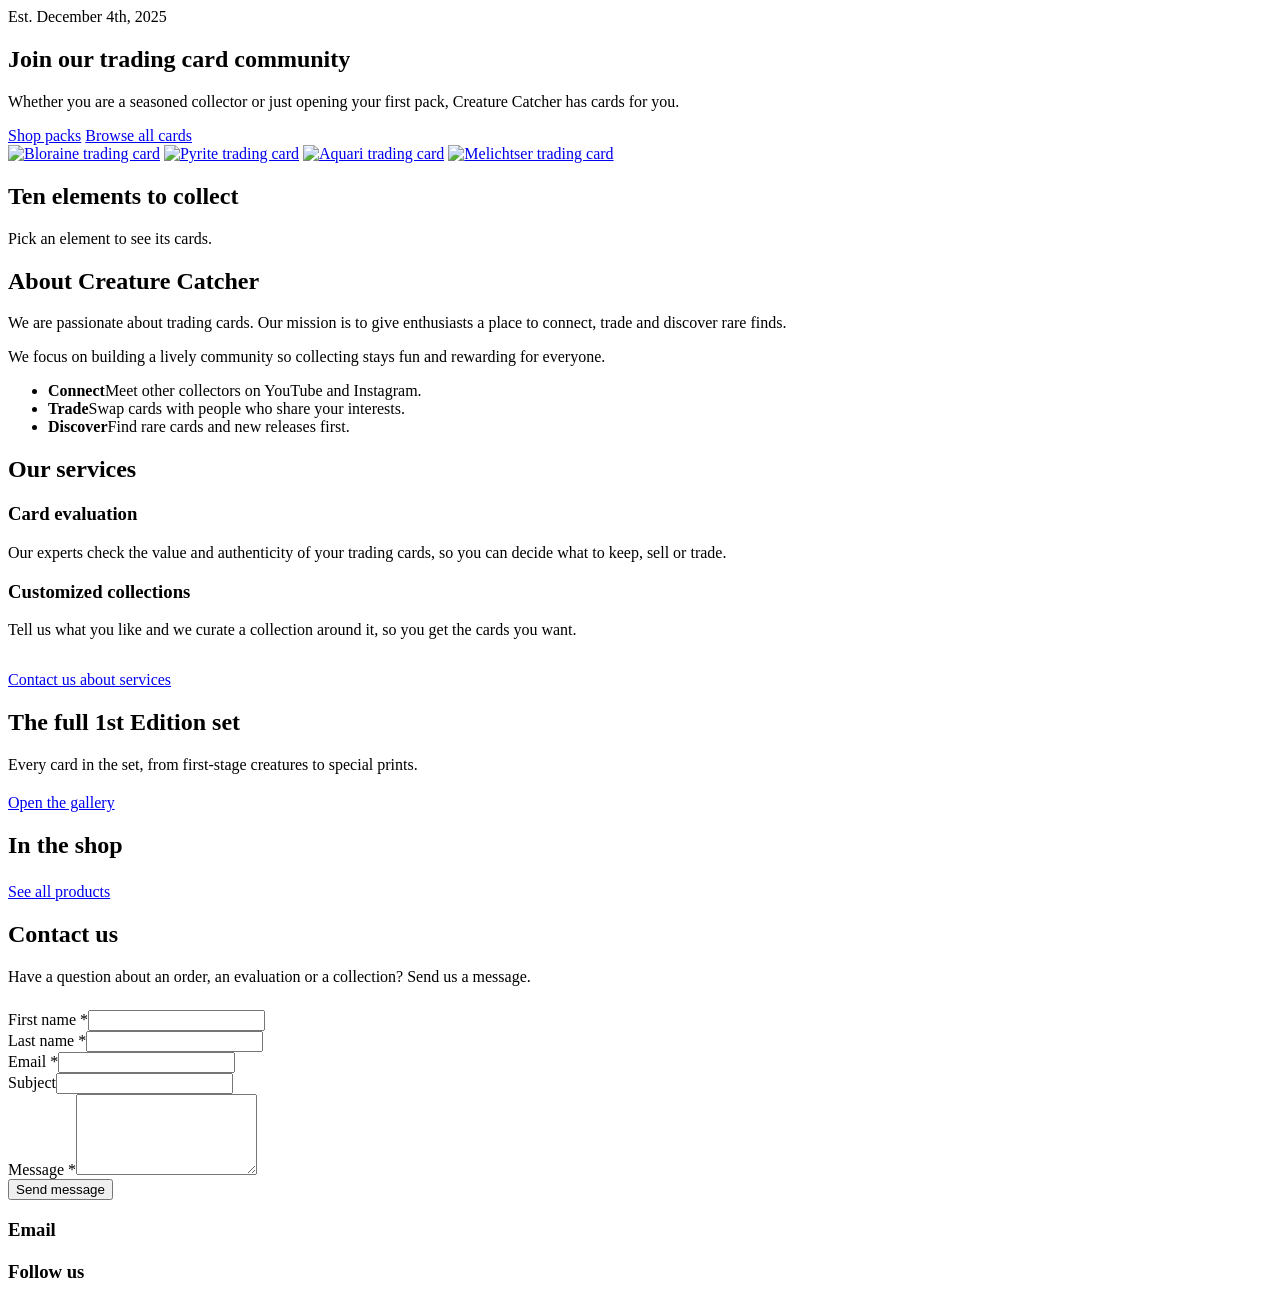
==== index.html @ 9a27b210 "Add files via upload" ====
<!doctype html>
<html lang="en">
<head>
<meta charset="utf-8">
<meta name="viewport" content="width=device-width, initial-scale=1">
<title>Creature Catcher | Trading card community</title>
<meta name="description" content="Creature Catcher is a trading card community. Buy packs and boxes, get cards evaluated, and browse the full 1st Edition set.">
<link rel="preconnect" href="https://fonts.googleapis.com"><link rel="preconnect" href="https://fonts.gstatic.com" crossorigin>
<link href="https://fonts.googleapis.com/css2?family=Tektur:wght@500;600;700;800&family=Albert+Sans:wght@400;500;600;700&display=swap" rel="stylesheet">
<link rel="icon" href="images/favicon.png" type="image/png">
<link rel="stylesheet" href="css/style.css">
</head>
<body>
<div id="site-header"></div>
<main>
  <section class="hero">
    <div class="wrap">
      <div>
        <span class="est">Est. December 4th, 2025</span>
        <h1>Join our trading card community</h1>
        <p>Whether you are a seasoned collector or just opening your first pack, Creature Catcher has cards for you.</p>
        <div class="hero-actions">
          <a class="btn" href="shop.html">Shop packs</a>
          <a class="btn ghost" href="gallery.html">Browse all cards</a>
        </div>
      </div>
      <div class="hand" aria-label="Four creature cards from the 1st Edition set">
        <a href="gallery.html?card=03-bloraine" aria-label="Bloraine, Bio creature"><img src="images/cards/03-bloraine.webp" alt="Bloraine trading card" width="420" height="588"></a>
        <a href="gallery.html?card=15-pyrite" aria-label="Pyrite, Pyro creature"><img src="images/cards/15-pyrite.webp" alt="Pyrite trading card" width="420" height="588"></a>
        <a href="gallery.html?card=24-aquari" aria-label="Aquari, Hydro creature"><img src="images/cards/24-aquari.webp" alt="Aquari trading card" width="420" height="588"></a>
        <a href="gallery.html?card=39-melichtser" aria-label="Melichtser, Magneto creature"><img src="images/cards/39-melichtser.webp" alt="Melichtser trading card" width="420" height="588"></a>
      </div>
    </div>
  </section>

  <section class="strip" aria-labelledby="el-h">
    <div class="wrap">
      <h2 id="el-h">Ten elements to collect</h2>
      <p style="color:var(--muted);margin-top:6px">Pick an element to see its cards.</p>
      <div class="elements" id="el-row"></div>
    </div>
  </section>

  <section class="section" id="about">
    <div class="wrap about-grid">
      <div>
        <h2>About Creature Catcher</h2>
        <p>We are passionate about trading cards. Our mission is to give enthusiasts a place to connect, trade and discover rare finds.</p>
        <p>We focus on building a lively community so collecting stays fun and rewarding for everyone.</p>
      </div>
      <ul class="stat-list">
        <li><b>Connect</b>Meet other collectors on YouTube and Instagram.</li>
        <li><b>Trade</b>Swap cards with people who share your interests.</li>
        <li><b>Discover</b>Find rare cards and new releases first.</li>
      </ul>
    </div>
  </section>

  <section class="section dark" id="services">
    <div class="wrap">
      <h2>Our services</h2>
      <div class="services">
        <div class="service"><h3>Card evaluation</h3><p>Our experts check the value and authenticity of your trading cards, so you can decide what to keep, sell or trade.</p></div>
        <div class="service"><h3>Customized collections</h3><p>Tell us what you like and we curate a collection around it, so you get the cards you want.</p></div>
      </div>
      <p style="margin-top:32px"><a class="btn" href="#contact">Contact us about services</a></p>
    </div>
  </section>

  <section class="section" id="gallery-teaser">
    <div class="wrap about-grid" style="align-items:center">
      <div>
        <h2>The full 1st Edition set</h2>
        <p id="gal-sum">Every card in the set, from first-stage creatures to special prints.</p>
        <p style="margin-top:20px"><a class="btn dark" href="gallery.html">Open the gallery</a></p>
      </div>
      <ul class="stat-list" id="gal-stats"></ul>
    </div>
  </section>

  <section class="section" id="shop-preview" style="padding-top:0">
    <div class="wrap">
      <h2>In the shop</h2>
      <div class="products" id="home-products"></div>
      <p style="margin-top:24px"><a class="btn dark" href="shop.html">See all products</a></p>
    </div>
  </section>

  <section class="section dark" id="contact">
    <div class="wrap contact-grid">
      <div>
        <h2>Contact us</h2>
        <p style="margin-bottom:24px">Have a question about an order, an evaluation or a collection? Send us a message.</p>
        <form class="form" id="contact-form" novalidate>
          <div class="row">
            <div><label for="fn">First name *</label><input id="fn" required autocomplete="given-name"></div>
            <div><label for="ln">Last name *</label><input id="ln" required autocomplete="family-name"></div>
          </div>
          <div><label for="em">Email *</label><input id="em" type="email" required autocomplete="email"></div>
          <div><label for="sub">Subject</label><input id="sub"></div>
          <div><label for="msg">Message *</label><textarea id="msg" rows="5" required></textarea></div>
          <div id="contact-msg" role="status"></div>
          <button class="btn" type="submit">Send message</button>
        </form>
      </div>
      <div>
        <h3>Email</h3><p><a id="contact-email" href="#"></a></p>
        <h3 style="margin-top:20px">Follow us</h3><p id="follow"></p>
      </div>
    </div>
  </section>
</main>
<div id="site-footer"></div>
<script src="js/data.js"></script>
<script src="js/main.js"></script>
<script>
document.addEventListener('DOMContentLoaded', () => {
  const count = el => CARDS.filter(c => c.el === el).length;
  $('#el-row').innerHTML = ELEMENTS.map(([k, n]) => `<a class="el-chip" href="gallery.html?element=${k}"><img src="images/elements/${k}.webp" alt="" width="64" height="64">${n}<small>${count(k)} cards</small></a>`).join('');
  const cr = CARDS.filter(c => c.type === 'creature').length, ch = CARDS.filter(c => c.type === 'charm').length,
        sp = CARDS.filter(c => c.rarity === 'SP' || c.rarity === 'SSP').length, xs = CARDS.filter(c => c.stage === 'X').length;
  $('#gal-sum').textContent = `Browse all ${CARDS.length} cards in the set. Filter by element or search for a creature by name.`;
  $('#gal-stats').innerHTML = [[cr, 'creature cards'], [xs, 'Stage X cards'], [sp, 'special cards'], [ch, 'charm cards']].map(([n, t]) => `<li><b>${n}</b>${t}</li>`).join('');
  $('#home-products').innerHTML = PRODUCTS.map(productCard).join('');
  $('#contact-email').href = 'mailto:' + CONFIG.email; $('#contact-email').textContent = CONFIG.email;
  $('#follow').innerHTML = social();
  $('#contact-form').addEventListener('submit', e => {
    e.preventDefault();
    const msg = $('#contact-msg'), v = id => $('#' + id).value.trim();
    if (!v('fn') || !v('ln') || !v('em') || !v('msg') || !$('#em').checkValidity()) {
      msg.className = 'form-msg err'; msg.textContent = 'Fill in your name, a valid email and a message, then send again.'; return;
    }
    // Opens the visitor's email app. To send without it, point this at a form service (Formspree, Web3Forms).
    const body = `From: ${v('fn')} ${v('ln')} (${v('em')})\n\n${v('msg')}`;
    location.href = `mailto:${CONFIG.email}?subject=${encodeURIComponent(v('sub') || 'Website message')}&body=${encodeURIComponent(body)}`;
    msg.className = 'form-msg ok'; msg.textContent = 'Your email app should open with the message ready to send.';
  });
});
</script>
</body>
</html>
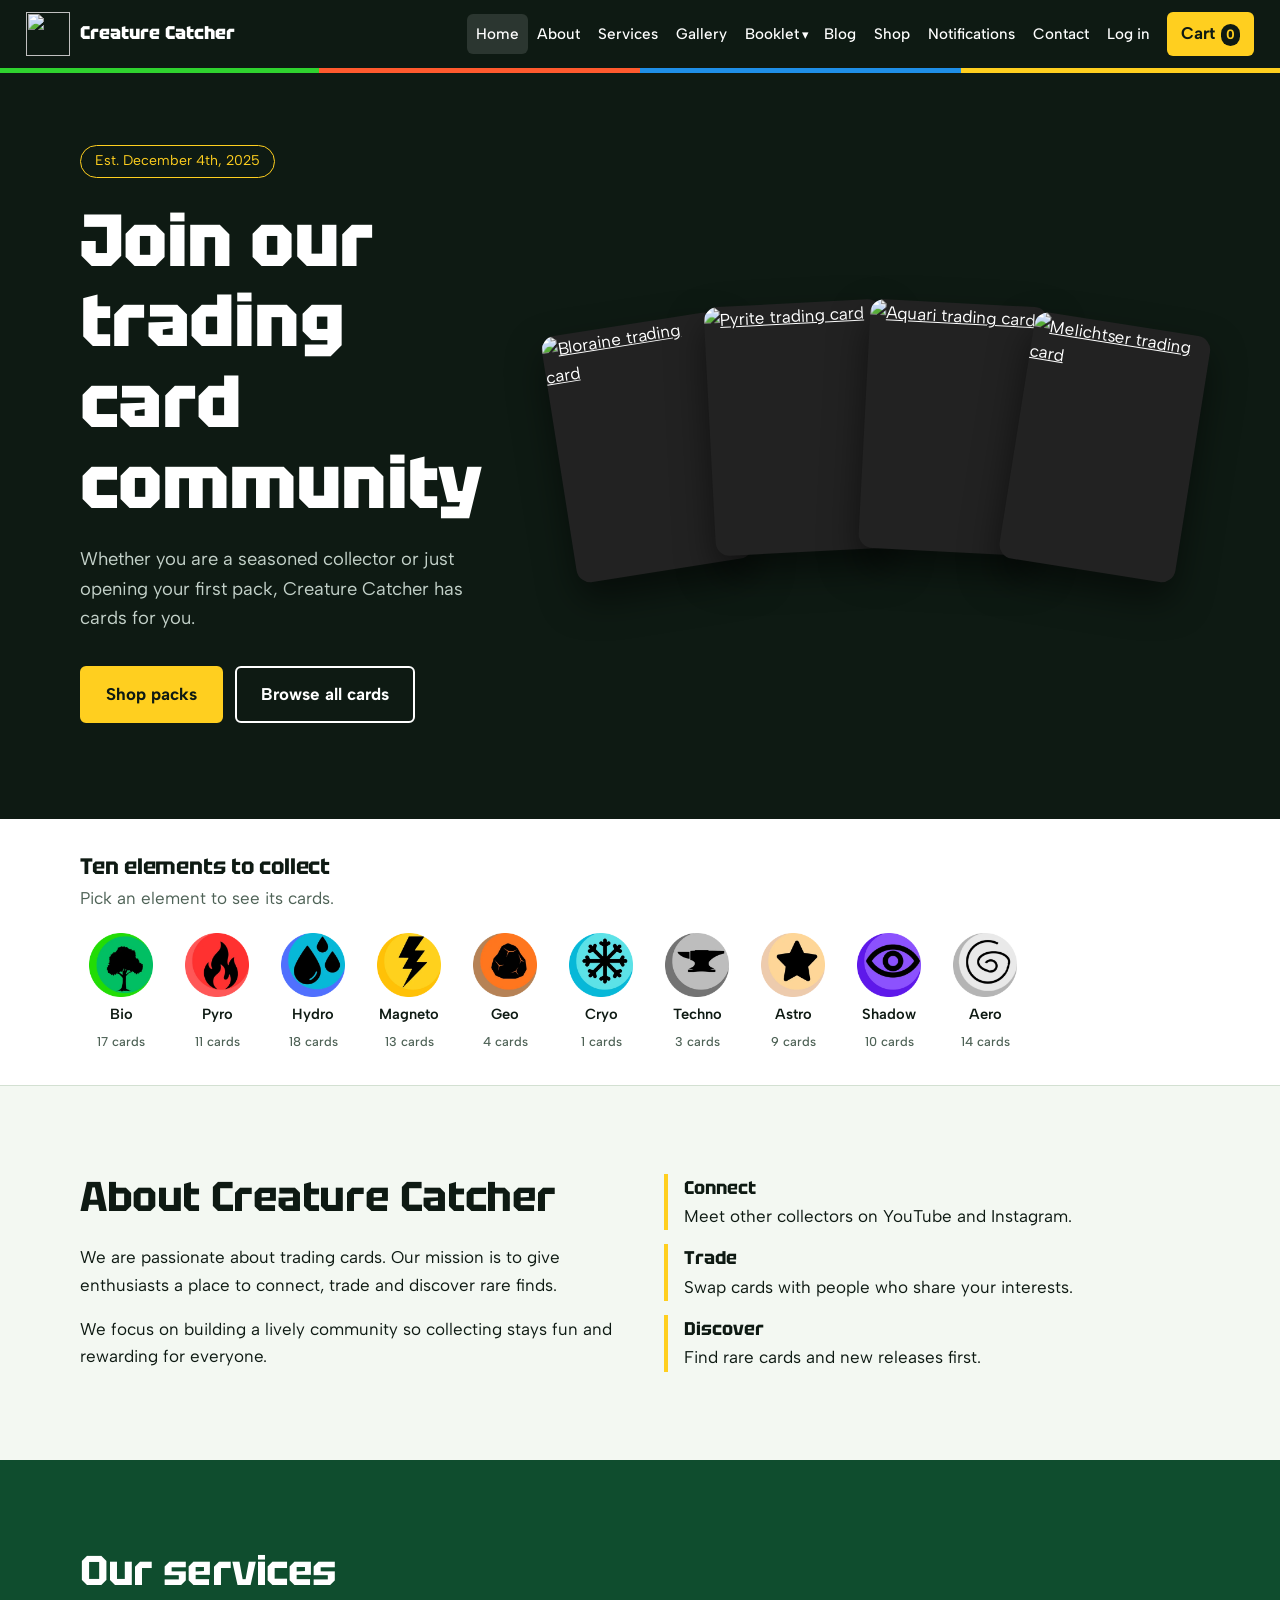
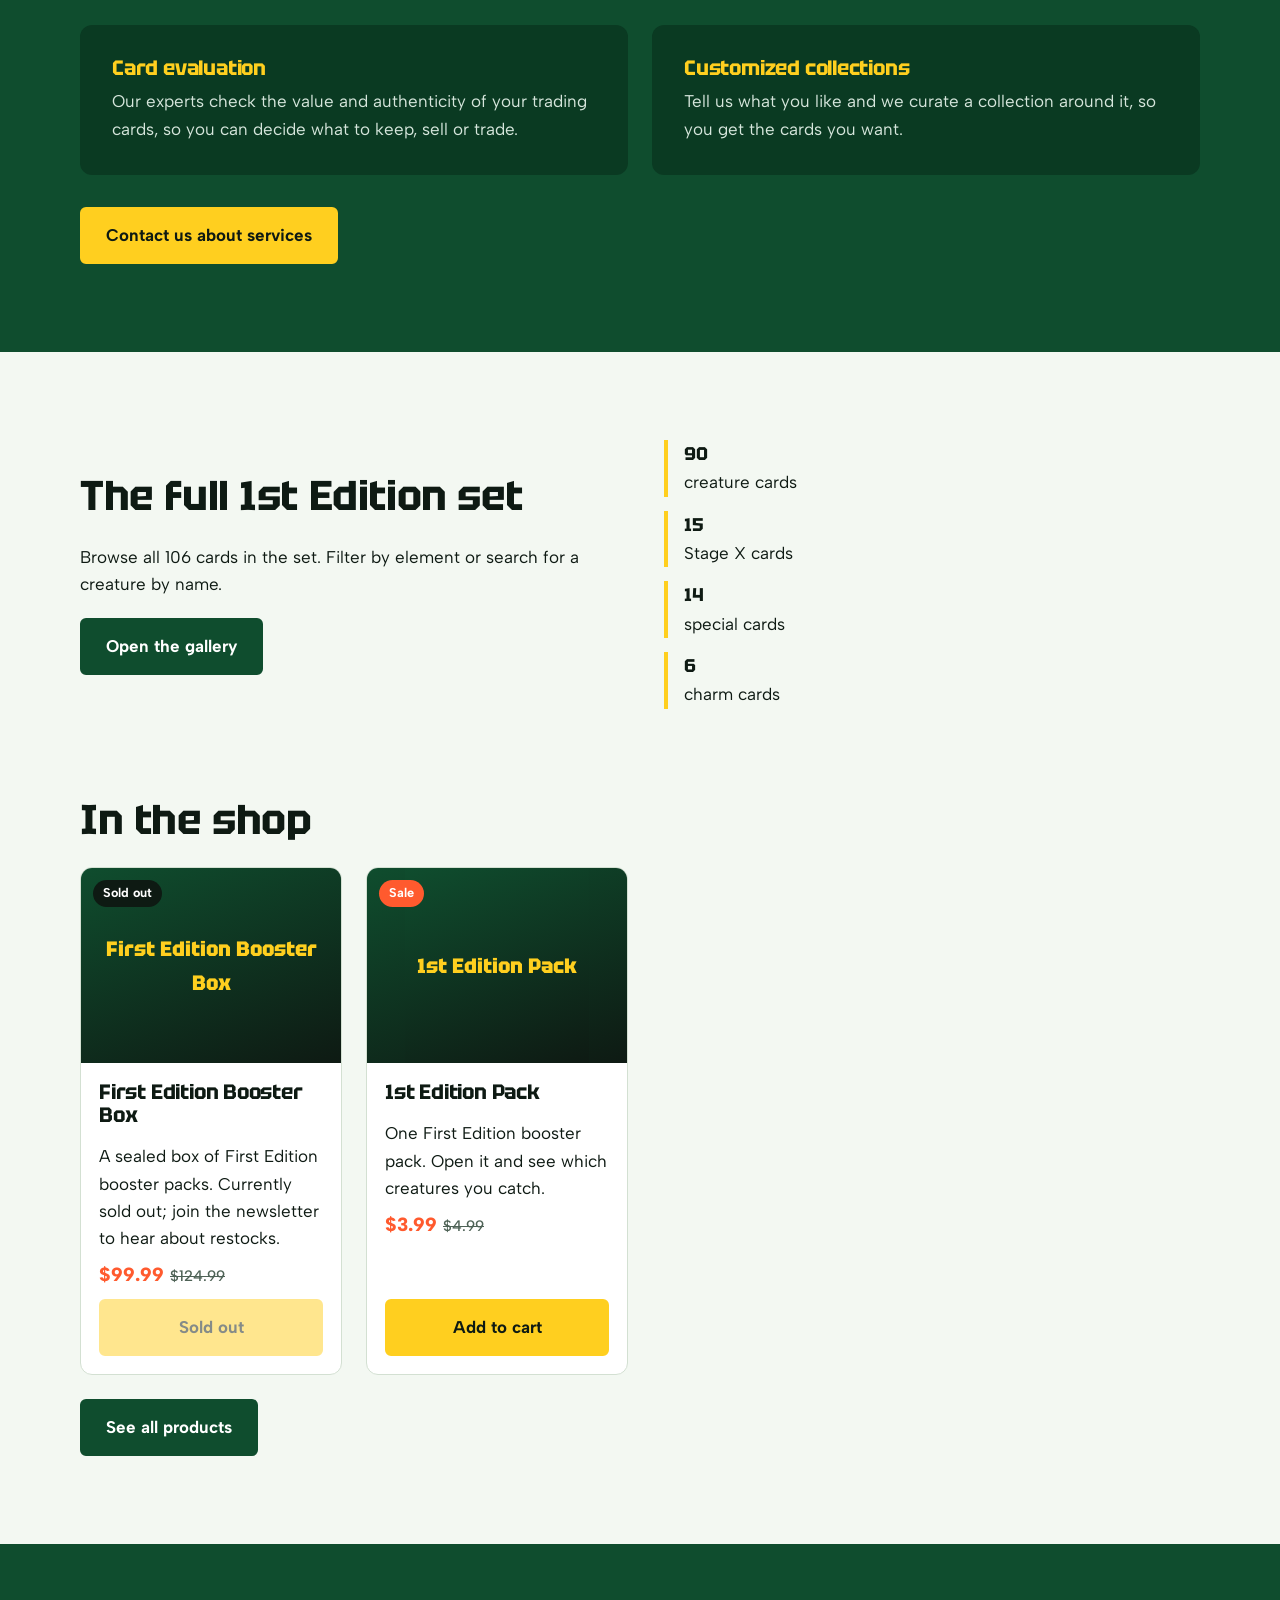
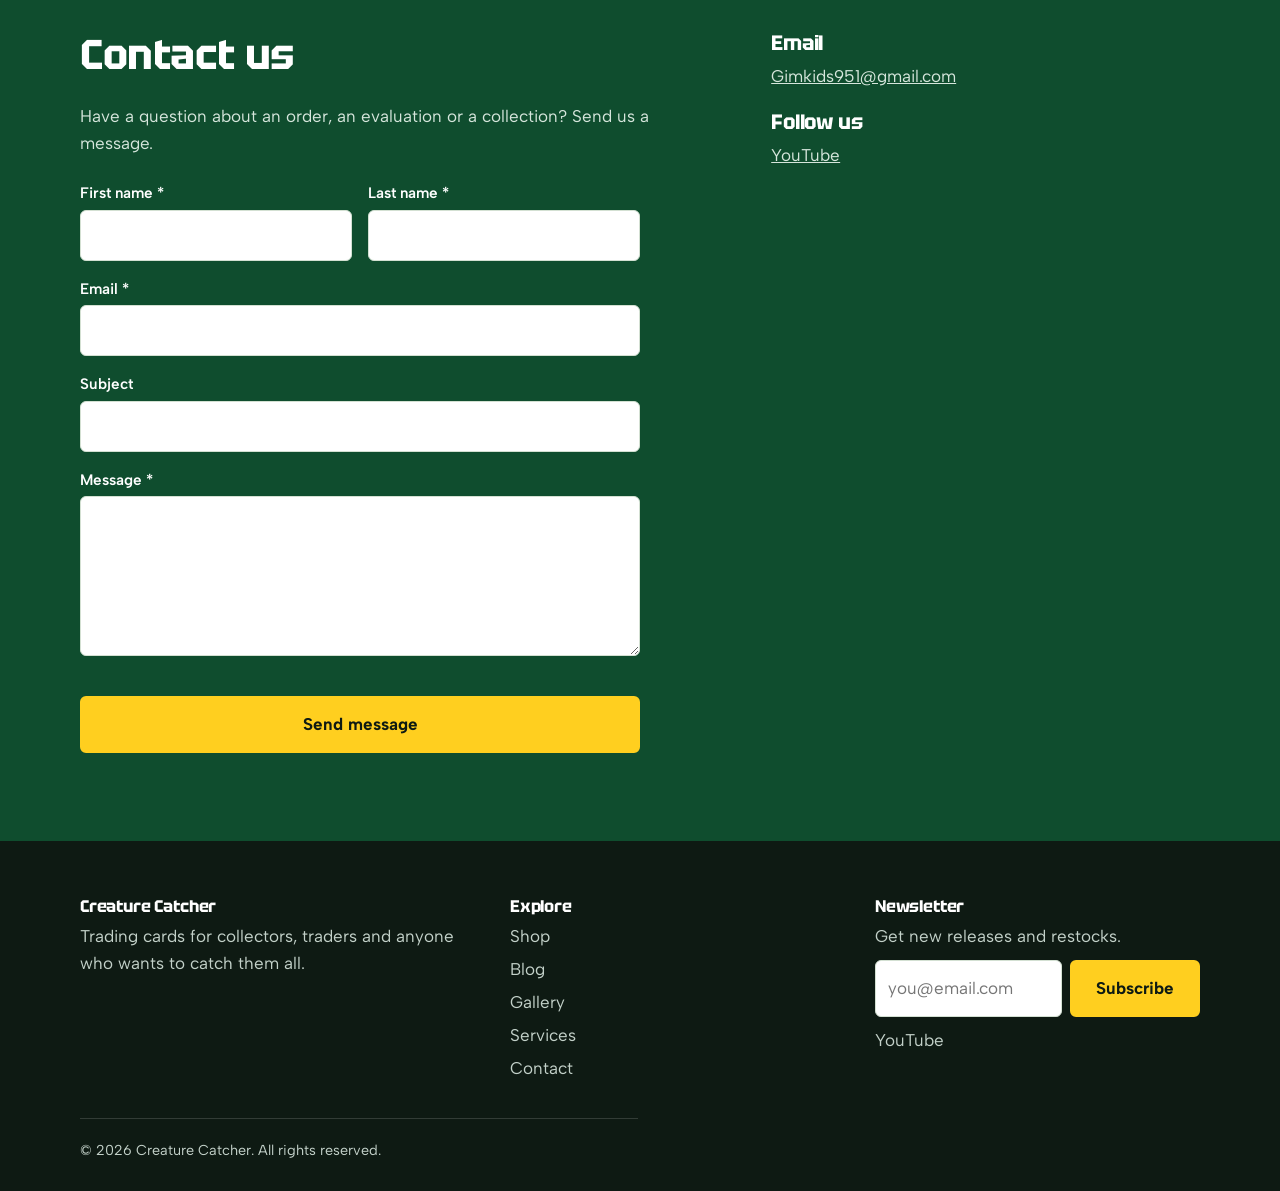
==== commit 69ad7061: "Update index.html" ====
--- a/index.html
+++ b/index.html
@@ -7,7 +7,7 @@
 <meta name="description" content="Creature Catcher is a trading card community. Buy packs and boxes, get cards evaluated, and browse the full 1st Edition set.">
 <link rel="preconnect" href="https://fonts.googleapis.com"><link rel="preconnect" href="https://fonts.gstatic.com" crossorigin>
 <link href="https://fonts.googleapis.com/css2?family=Tektur:wght@500;600;700;800&family=Albert+Sans:wght@400;500;600;700&display=swap" rel="stylesheet">
-<link rel="icon" href="images/favicon.png" type="image/png">
+<link rel="icon" href="favicon.png" type="image/png">
 <link rel="stylesheet" href="css/style.css">
 </head>
 <body>
@@ -25,10 +25,10 @@
         </div>
       </div>
       <div class="hand" aria-label="Four creature cards from the 1st Edition set">
-        <a href="gallery.html?card=03-bloraine" aria-label="Bloraine, Bio creature"><img src="images/cards/03-bloraine.webp" alt="Bloraine trading card" width="420" height="588"></a>
-        <a href="gallery.html?card=15-pyrite" aria-label="Pyrite, Pyro creature"><img src="images/cards/15-pyrite.webp" alt="Pyrite trading card" width="420" height="588"></a>
-        <a href="gallery.html?card=24-aquari" aria-label="Aquari, Hydro creature"><img src="images/cards/24-aquari.webp" alt="Aquari trading card" width="420" height="588"></a>
-        <a href="gallery.html?card=39-melichtser" aria-label="Melichtser, Magneto creature"><img src="images/cards/39-melichtser.webp" alt="Melichtser trading card" width="420" height="588"></a>
+        <a href="gallery.html?card=03-bloraine" aria-label="Bloraine, Bio creature"><img src="cards/03-bloraine.webp" alt="Bloraine trading card" width="420" height="588"></a>
+        <a href="gallery.html?card=15-pyrite" aria-label="Pyrite, Pyro creature"><img src="cards/15-pyrite.webp" alt="Pyrite trading card" width="420" height="588"></a>
+        <a href="gallery.html?card=24-aquari" aria-label="Aquari, Hydro creature"><img src="cards/24-aquari.webp" alt="Aquari trading card" width="420" height="588"></a>
+        <a href="gallery.html?card=39-melichtser" aria-label="Melichtser, Magneto creature"><img src="cards/39-melichtser.webp" alt="Melichtser trading card" width="420" height="588"></a>
       </div>
     </div>
   </section>
@@ -116,7 +116,7 @@
 <script>
 document.addEventListener('DOMContentLoaded', () => {
   const count = el => CARDS.filter(c => c.el === el).length;
-  $('#el-row').innerHTML = ELEMENTS.map(([k, n]) => `<a class="el-chip" href="gallery.html?element=${k}"><img src="images/elements/${k}.webp" alt="" width="64" height="64">${n}<small>${count(k)} cards</small></a>`).join('');
+  $('#el-row').innerHTML = ELEMENTS.map(([k, n]) => `<a class="el-chip" href="gallery.html?element=${k}"><img src="elements/${k}.webp" alt="" width="64" height="64">${n}<small>${count(k)} cards</small></a>`).join('');
   const cr = CARDS.filter(c => c.type === 'creature').length, ch = CARDS.filter(c => c.type === 'charm').length,
         sp = CARDS.filter(c => c.rarity === 'SP' || c.rarity === 'SSP').length, xs = CARDS.filter(c => c.stage === 'X').length;
   $('#gal-sum').textContent = `Browse all ${CARDS.length} cards in the set. Filter by element or search for a creature by name.`;
--- a/css/style.css
+++ b/css/style.css
@@ -0,0 +1,234 @@
+:root{
+  --moss:#0f4d2e; --moss-d:#0a3a22; --ink:#0e1a13; --marigold:#ffcf1f; --paper:#f3f8f2; --white:#fff;
+  --coral:#ff5a2e; --line:#d3e0d2; --muted:#4e6256;
+  --bio:#2fd32f; --pyro:#ff5a2e; --hydro:#1f8fe8; --mag:#ffcf1f;
+  --r-s:6px; --r-m:12px;
+  --font-h:'Tektur',system-ui,sans-serif; --font-b:'Albert Sans',system-ui,sans-serif;
+}
+*{box-sizing:border-box;margin:0;padding:0}
+html{scroll-behavior:smooth}
+body{font-family:var(--font-b);background:var(--paper);color:var(--ink);line-height:1.6;font-size:17px;-webkit-font-smoothing:antialiased}
+img{max-width:100%;display:block}
+a{color:inherit}
+h1,h2,h3{font-family:var(--font-h);line-height:1.1;letter-spacing:-.01em}
+h1{font-size:clamp(2.6rem,6vw,4.6rem);font-weight:800}
+h2{font-size:clamp(1.8rem,3.6vw,2.6rem);font-weight:700;margin-bottom:.6em}
+h3{font-size:1.3rem;font-weight:700;margin-bottom:.4em}
+p{max-width:62ch}
+:focus-visible{outline:3px solid var(--marigold);outline-offset:2px}
+.wrap{width:min(1120px,92%);margin-inline:auto}
+.section{padding:88px 0}
+.section.dark{background:var(--moss);color:var(--white)}
+.section.dark p{color:#d6e6dc}
+
+/* header */
+.site-header{background:var(--ink);color:var(--white);position:sticky;top:0;z-index:50}
+.site-header .wrap{display:flex;align-items:center;gap:24px;min-height:68px}
+.brand{display:flex;align-items:center;gap:10px;font-family:var(--font-h);font-weight:800;font-size:1.25rem;text-decoration:none}
+.brand img{width:44px;height:44px;object-fit:contain}
+.nav{display:flex;gap:4px;margin-left:auto;align-items:center}
+.nav a{text-decoration:none;padding:8px 10px;border-radius:var(--r-s);font-weight:500;font-size:.97rem}
+.nav a:hover,.nav a[aria-current="page"]{background:rgba(255,255,255,.12)}
+.cart-btn{background:var(--marigold);color:var(--ink);border:0;border-radius:var(--r-s);padding:8px 14px;font:inherit;font-weight:700;cursor:pointer;margin-left:8px}
+.cart-btn span{display:inline-block;min-width:1.4em;text-align:center;background:var(--ink);color:var(--marigold);border-radius:99px;margin-left:6px;font-size:.85rem}
+.menu-toggle{display:none;background:none;border:1px solid rgba(255,255,255,.4);color:#fff;border-radius:var(--r-s);padding:8px 12px;font:inherit;cursor:pointer;margin-left:auto}
+@media(max-width:1120px){
+  .menu-toggle{display:block}
+  .nav{display:none;position:absolute;top:68px;left:0;right:0;background:var(--ink);flex-direction:column;align-items:stretch;padding:12px 4%;margin:0}
+  .nav.open{display:flex}
+  .cart-btn{margin:8px 0 0}
+}
+
+/* buttons */
+.btn{display:inline-block;background:var(--marigold);color:var(--ink);border:2px solid var(--marigold);border-radius:var(--r-s);padding:13px 24px;font:inherit;font-weight:700;text-decoration:none;cursor:pointer}
+.btn:hover{background:#ffc652}
+.btn.ghost{background:transparent;color:inherit;border-color:currentColor}
+.btn.ghost:hover{background:rgba(255,255,255,.1)}
+.btn.dark{background:var(--moss);border-color:var(--moss);color:#fff}
+.btn.dark:hover{background:var(--moss-d)}
+.btn[disabled]{opacity:.5;cursor:not-allowed}
+
+/* hero */
+.hero{background:var(--ink);color:#fff;padding:72px 0 96px;overflow:hidden}
+.hero .wrap{display:grid;grid-template-columns:.8fr 1.2fr;gap:40px;align-items:center}
+.hero p{color:#c3d1c9;font-size:1.15rem;margin:22px 0 32px}
+.hero .est{display:inline-block;border:1px solid var(--marigold);color:var(--marigold);border-radius:99px;padding:4px 14px;font-size:.88rem;margin-bottom:22px}
+.hero-actions{display:flex;gap:12px;flex-wrap:wrap}
+.card-ph{display:flex;align-items:center;justify-content:center;height:100%;background:linear-gradient(160deg,var(--moss),var(--ink));color:var(--marigold);font-family:var(--font-h);font-weight:800;font-size:1.3rem;text-align:center;padding:12px}
+
+
+/* about / services */
+.about-grid{display:grid;grid-template-columns:1fr 1fr;gap:48px;align-items:start}
+.about-grid p+p{margin-top:1em}
+.stat-list{list-style:none;display:grid;gap:14px}
+.stat-list li{border-left:4px solid var(--marigold);padding-left:16px}
+.stat-list b{font-family:var(--font-h);font-size:1.15rem;display:block}
+@media(max-width:760px){.about-grid{grid-template-columns:1fr}}
+.services{display:grid;grid-template-columns:repeat(auto-fit,minmax(280px,1fr));gap:24px;margin-top:32px}
+.service{background:var(--moss-d);border-radius:var(--r-m);padding:32px}
+.service h3{color:var(--marigold)}
+
+/* gallery */
+.gallery{display:grid;grid-template-columns:repeat(auto-fill,minmax(220px,1fr));gap:24px;margin-top:32px}
+.gallery figure{background:#fff;border-radius:var(--r-m);overflow:hidden;border:1px solid var(--line)}
+.gallery .art{aspect-ratio:5/7;background:var(--ink)}
+.gallery img{width:100%;height:100%;object-fit:cover}
+.gallery figcaption{padding:12px 16px;font-weight:600}
+
+/* shop */
+.page-head{background:var(--moss);color:#fff;padding:56px 0}
+.page-head p{color:#d6e6dc;margin-top:10px}
+.shop-tools{display:flex;gap:16px;flex-wrap:wrap;align-items:center;margin:32px 0 24px}
+.shop-tools label{font-weight:600;font-size:.95rem}
+select,input,textarea{font:inherit;padding:11px 12px;border:1.5px solid var(--line);border-radius:var(--r-s);background:#fff;color:var(--ink);width:100%}
+.shop-tools select{width:auto}
+.products{display:grid;grid-template-columns:repeat(auto-fill,minmax(260px,1fr));gap:24px}
+.product{background:#fff;border:1px solid var(--line);border-radius:var(--r-m);overflow:hidden;display:flex;flex-direction:column}
+.product .thumb{aspect-ratio:4/3;background:linear-gradient(160deg,var(--moss),var(--ink));display:flex;align-items:center;justify-content:center;position:relative}
+.product .thumb img{width:100%;height:100%;object-fit:cover}
+.tag{position:absolute;top:12px;left:12px;background:var(--coral);color:#fff;font-size:.8rem;font-weight:700;padding:3px 10px;border-radius:99px}
+.tag.out{background:var(--ink)}
+.product .body{padding:18px;display:flex;flex-direction:column;gap:8px;flex:1}
+.price{font-weight:800;font-size:1.2rem}
+.price s{color:var(--muted);font-weight:500;font-size:.95rem;margin-left:6px}
+.price .now{color:var(--coral)}
+.product .btn{margin-top:auto;text-align:center}
+
+/* cart drawer */
+.drawer-bg{position:fixed;inset:0;background:rgba(14,26,19,.55);opacity:0;pointer-events:none;transition:opacity .2s;z-index:90}
+.drawer-bg.open{opacity:1;pointer-events:auto}
+.drawer{position:fixed;top:0;right:0;bottom:0;width:min(420px,100%);background:#fff;transform:translateX(100%);transition:transform .25s;z-index:100;display:flex;flex-direction:column}
+.drawer.open{transform:none}
+.drawer header{display:flex;justify-content:space-between;align-items:center;padding:18px 20px;border-bottom:1px solid var(--line)}
+.drawer .items{flex:1;overflow:auto;padding:12px 20px}
+.drawer footer{padding:18px 20px;border-top:1px solid var(--line)}
+.line-item{display:grid;grid-template-columns:1fr auto;gap:4px 12px;padding:14px 0;border-bottom:1px solid var(--line)}
+.qty{display:inline-flex;align-items:center;gap:8px;margin-top:4px}
+.qty button{width:30px;height:30px;border:1.5px solid var(--line);background:#fff;border-radius:var(--r-s);cursor:pointer;font-size:1rem}
+.link-btn{background:none;border:0;color:var(--muted);text-decoration:underline;cursor:pointer;font:inherit;font-size:.9rem}
+.subtotal{display:flex;justify-content:space-between;font-weight:800;font-size:1.15rem;margin-bottom:14px}
+.empty{color:var(--muted);padding:24px 0}
+
+/* checkout */
+.checkout{display:grid;grid-template-columns:1.2fr 1fr;gap:40px;margin-top:40px}
+@media(max-width:820px){.checkout{grid-template-columns:1fr}}
+.panel{background:#fff;border:1px solid var(--line);border-radius:var(--r-m);padding:28px}
+.notice{background:#fff4d6;border:1px solid var(--marigold);border-radius:var(--r-s);padding:12px 14px;font-size:.93rem;margin-top:14px}
+
+/* forms */
+.form{display:grid;gap:16px;max-width:560px}
+.form .row{display:grid;grid-template-columns:1fr 1fr;gap:16px}
+@media(max-width:520px){.form .row{grid-template-columns:1fr}}
+.form label{font-weight:600;font-size:.95rem;display:block;margin-bottom:4px}
+.form-msg{padding:12px 14px;border-radius:var(--r-s);font-size:.95rem}
+.form-msg.ok{background:#dff3e6;color:#15472a}
+.form-msg.err{background:#fde3df;color:#7a1f12}
+.contact-grid{display:grid;grid-template-columns:1.2fr .8fr;gap:48px}
+@media(max-width:820px){.contact-grid{grid-template-columns:1fr}}
+
+/* blog + notifications */
+.post{background:#fff;border:1px solid var(--line);border-radius:var(--r-m);overflow:hidden;display:grid;grid-template-columns:280px 1fr;margin-bottom:24px}
+.post .cover{background:var(--ink)}
+.post .cover img{width:100%;height:100%;object-fit:cover}
+.post .txt{padding:24px}
+.meta{color:var(--muted);font-size:.9rem;margin-bottom:8px}
+@media(max-width:700px){.post{grid-template-columns:1fr}.post .cover{aspect-ratio:16/9}}
+.note-list{list-style:none;display:grid;gap:14px}
+.note{background:#fff;border:1px solid var(--line);border-left:5px solid var(--marigold);border-radius:var(--r-s);padding:16px 18px;display:flex;justify-content:space-between;gap:16px;align-items:flex-start}
+.note.read{border-left-color:var(--line);opacity:.7}
+
+/* footer */
+.site-footer{background:var(--ink);color:#c3d1c9;padding:56px 0 28px}
+.foot-grid{display:grid;grid-template-columns:1.2fr 1fr 1fr;gap:40px}
+@media(max-width:760px){.foot-grid{grid-template-columns:1fr}}
+.site-footer h3{color:#fff;font-size:1.05rem}
+.site-footer a{text-decoration:none}
+.site-footer a:hover{text-decoration:underline}
+.site-footer ul{list-style:none;display:grid;gap:6px}
+.site-footer .news{display:flex;gap:8px;margin-top:10px}
+.copy{border-top:1px solid rgba(255,255,255,.15);margin-top:36px;padding-top:20px;font-size:.9rem}
+
+.toast{position:fixed;bottom:24px;left:50%;transform:translateX(-50%) translateY(20px);background:var(--ink);color:#fff;padding:12px 20px;border-radius:var(--r-s);opacity:0;transition:.25s;z-index:200;pointer-events:none}
+.toast.show{opacity:1;transform:translateX(-50%)}
+@media(prefers-reduced-motion:reduce){*{transition:none!important;scroll-behavior:auto!important}}
+
+/* brand stripe: the four starter elements */
+.site-header{border-bottom:5px solid transparent;border-image:linear-gradient(90deg,var(--bio) 0 25%,var(--pyro) 25% 50%,var(--hydro) 50% 75%,var(--mag) 75% 100%) 1}
+
+/* hero: four creature cards */
+.hand{display:flex;justify-content:center;align-items:center;padding:20px 16px}
+.hand a{display:block;flex:1 1 0;min-width:0;max-width:215px;aspect-ratio:750/1050;margin-inline:-12px;border-radius:14px;box-shadow:0 18px 36px rgba(0,0,0,.5);transition:transform .3s cubic-bezier(.2,.8,.2,1);background:#222}
+.hand a:nth-child(1){transform:rotate(-9deg) translateY(14px)}
+.hand a:nth-child(2){transform:rotate(-3deg) translateY(-6px)}
+.hand a:nth-child(3){transform:rotate(3deg) translateY(-6px)}
+.hand a:nth-child(4){transform:rotate(9deg) translateY(14px)}
+.hand a:hover,.hand a:focus-visible{transform:translateY(-22px) rotate(0);z-index:5}
+.hand img{width:100%;height:100%;border-radius:14px}
+@media(max-width:860px){.hero .wrap{grid-template-columns:1fr}.hand{margin-top:16px}}
+
+/* element badges */
+.elements{display:flex;flex-wrap:wrap;gap:14px;margin-top:20px}
+.el-chip{display:flex;flex-direction:column;align-items:center;gap:6px;width:82px;text-decoration:none;font-weight:600;font-size:.92rem;background:none;border:0;font-family:inherit;color:inherit;cursor:pointer}
+.el-chip img{width:64px;height:64px;transition:transform .2s}
+.el-chip:hover img{transform:translateY(-4px)}
+.el-chip[aria-pressed="true"] img{outline:4px solid var(--ink);outline-offset:3px;border-radius:50%}
+.el-chip small{font-weight:500;color:var(--muted);font-size:.8rem}
+.strip{background:#fff;border-bottom:1px solid var(--line);padding:36px 0 32px}
+.strip h2{font-size:1.4rem;margin:0}
+
+/* gallery */
+.gal-tools{display:grid;grid-template-columns:1fr auto;gap:16px;align-items:end;margin:28px 0 8px}
+.gal-tools label{font-weight:600;font-size:.92rem;display:block;margin-bottom:4px}
+.gal-tools .grp{display:flex;gap:12px;flex-wrap:wrap}
+.gal-tools input[type=search]{min-width:220px}
+.gal-tools select{width:auto;min-width:170px}
+@media(max-width:640px){.gal-tools{grid-template-columns:1fr}}
+.gal-count{color:var(--muted);margin:12px 0 20px}
+.card-grid{display:grid;grid-template-columns:repeat(auto-fill,minmax(250px,1fr));gap:28px 24px}
+.tile{background:none;border:0;padding:0;font:inherit;color:inherit;text-align:left;cursor:pointer;border-radius:12px}
+.tile img{width:100%;height:auto;aspect-ratio:750/1050;border-radius:5% / 3.6%;background:#dbe6da;box-shadow:0 4px 14px rgba(14,26,19,.18);transition:transform .2s,box-shadow .2s}
+.tile:hover img,.tile:focus-visible img{transform:translateY(-4px);box-shadow:0 12px 24px rgba(14,26,19,.28)}
+.tile span{display:block;margin-top:10px;font-weight:700;font-size:1.05rem}
+.tile small{display:block;color:var(--muted);font-size:.9rem}
+@media(max-width:560px){.card-grid{grid-template-columns:repeat(2,1fr);gap:20px 14px}}
+dialog.lb{margin:auto;max-height:96vh;border:0;border-radius:16px;padding:0;max-width:min(920px,94vw);width:100%;background:var(--ink);color:#fff;overflow:hidden}
+dialog.lb::backdrop{background:rgba(8,20,13,.75)}
+.lb-body{display:grid;grid-template-columns:minmax(0,1fr) 300px;gap:0}
+.lb-body img{width:100%;height:auto;max-height:92vh;aspect-ratio:750/1050;object-fit:contain;background:#222}
+.lb-info{padding:28px 24px;display:flex;flex-direction:column;gap:10px}
+.lb-info h2{font-size:1.7rem;margin:0}
+.lb-info dl{display:grid;grid-template-columns:auto 1fr;gap:6px 14px;margin-top:8px}
+.lb-info dt{color:#a9c9b0}
+.lb-nav{margin-top:auto;display:flex;gap:10px;flex-wrap:wrap}
+.lb-nav button{flex:1}
+@media(max-width:720px){.lb-body{grid-template-columns:1fr}.lb-body img{max-height:60vh}}
+
+/* nav dropdown */
+.has-sub{position:relative;display:flex;align-items:center}
+.sub-toggle{background:none;border:0;color:#fff;cursor:pointer;padding:8px 6px 8px 0;margin-left:-6px;font-size:.8rem;border-radius:var(--r-s)}
+.sub-toggle:hover{background:rgba(255,255,255,.12)}
+.sub{display:none;position:absolute;top:100%;left:0;min-width:190px;background:var(--ink);border:1px solid rgba(255,255,255,.18);border-radius:var(--r-s);padding:6px;list-style:none;z-index:60}
+.has-sub:hover .sub,.has-sub:focus-within .sub,.has-sub.open .sub{display:block}
+.sub a{display:block}
+@media(max-width:1120px){.has-sub{flex-wrap:wrap}.has-sub>a{flex:1}.sub{position:static;display:block;width:100%;border:0;border-left:2px solid var(--marigold);border-radius:0;margin:0 0 6px 12px;padding:0 0 0 6px;min-width:0}.sub-toggle{display:none}}
+
+/* booklet viewer */
+.book{display:grid;grid-template-columns:240px minmax(0,1fr);gap:40px;margin-top:32px;align-items:start}
+.book-side{position:sticky;top:96px;display:grid;gap:14px}
+.book-side ol{list-style:none;display:grid;gap:2px}
+.book-side button.jump{background:none;border:0;font:inherit;color:inherit;text-align:left;padding:7px 10px;border-radius:var(--r-s);cursor:pointer;width:100%}
+.book-side button.jump:hover{background:#e3eee2}
+.book-side button.jump[aria-current="true"]{background:var(--moss);color:#fff;font-weight:600}
+.book-stage{display:grid;gap:16px;justify-items:center}
+.book-page{width:100%;max-width:700px;height:auto;aspect-ratio:1575/2475;border-radius:6px;box-shadow:0 10px 30px rgba(14,26,19,.25);background:#b6e4e0}
+.book-bar{display:flex;gap:12px;align-items:center;flex-wrap:wrap;justify-content:center}
+.book-bar span{min-width:8.5em;text-align:center;font-weight:600}
+@media(max-width:820px){.book{grid-template-columns:1fr}.book-side{position:static}.book-side ol{display:none}}
+
+/* header fit */
+.site-header .wrap{width:min(1280px,96%)}
+.brand,.nav a,.cart-btn,.sub-toggle{white-space:nowrap}
+.nav{gap:0}
+.nav a{font-size:.95rem;padding:8px 9px}
+.brand{font-size:1.15rem}
+@media(max-width:1180px){.menu-toggle{display:block}.nav{display:none;position:absolute;top:68px;left:0;right:0;background:var(--ink);flex-direction:column;align-items:stretch;padding:12px 4%;margin:0}.nav.open{display:flex}.cart-btn{margin:8px 0 0}}
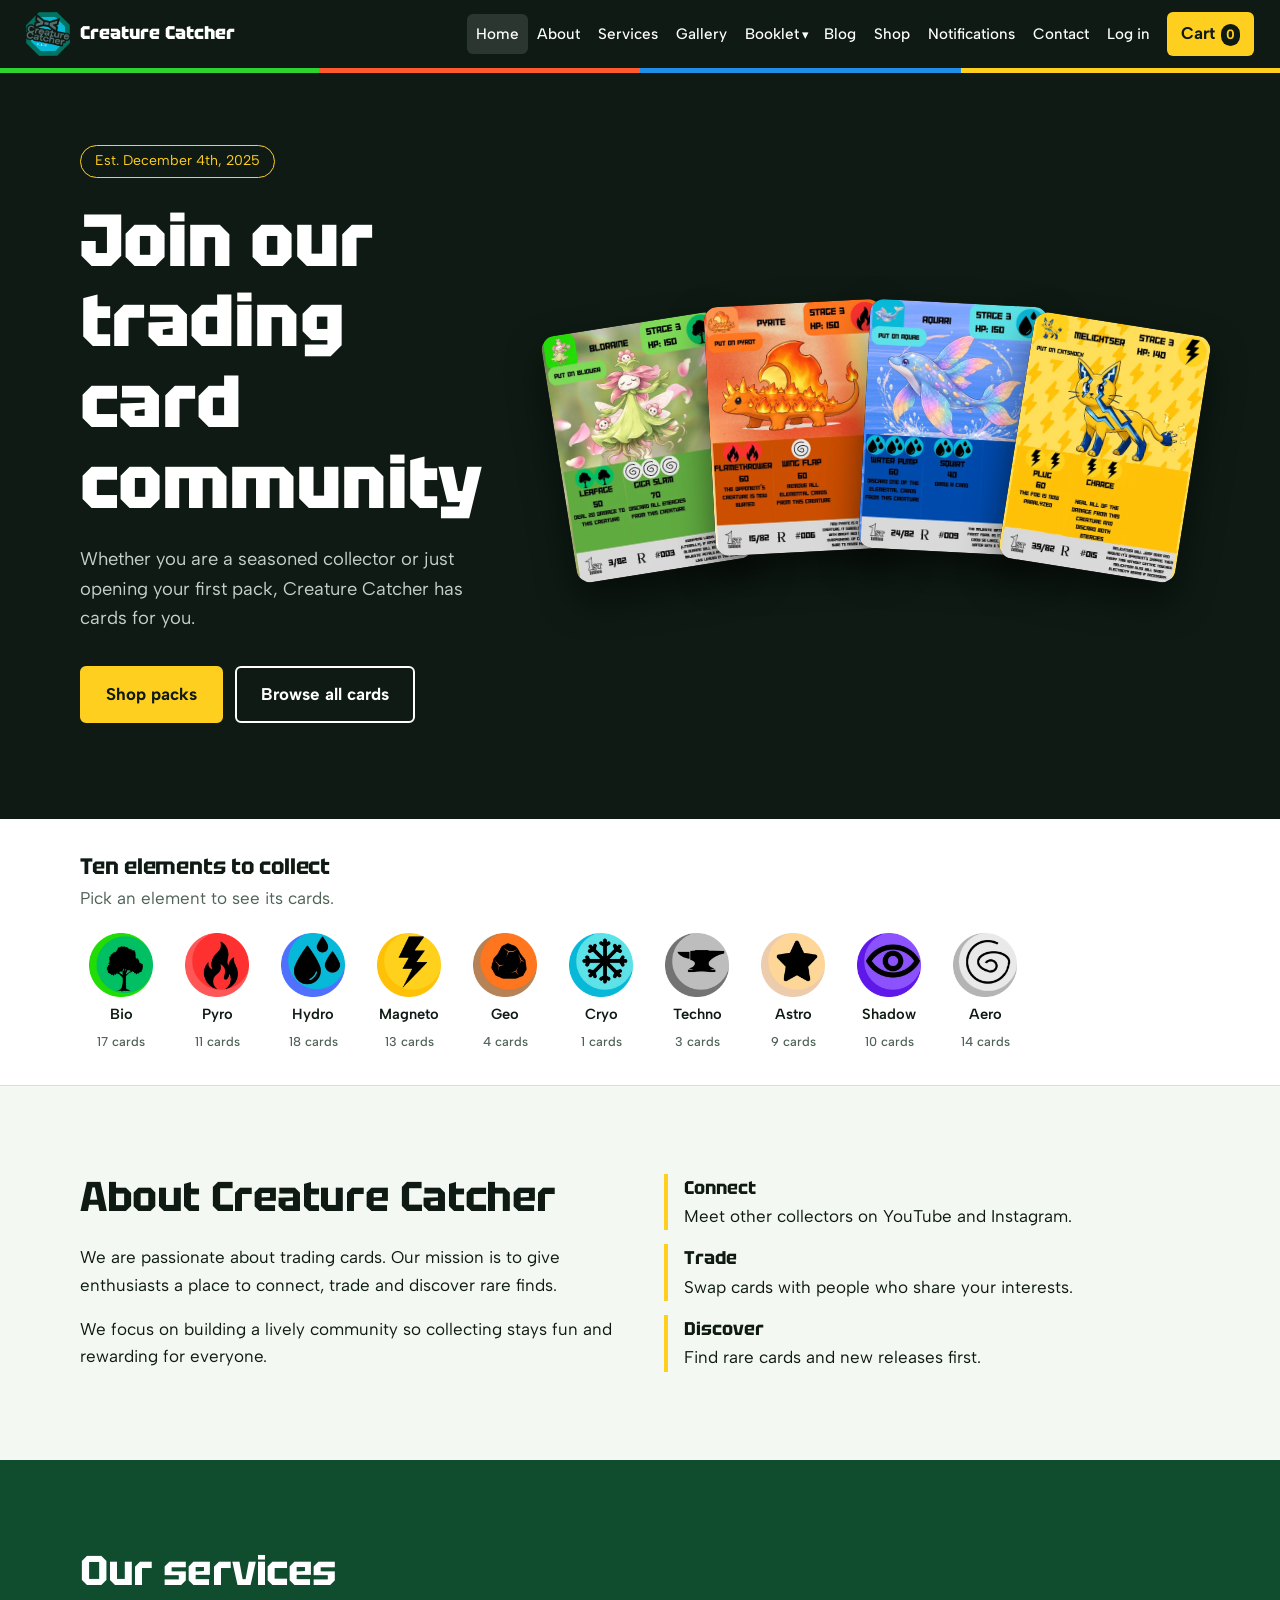
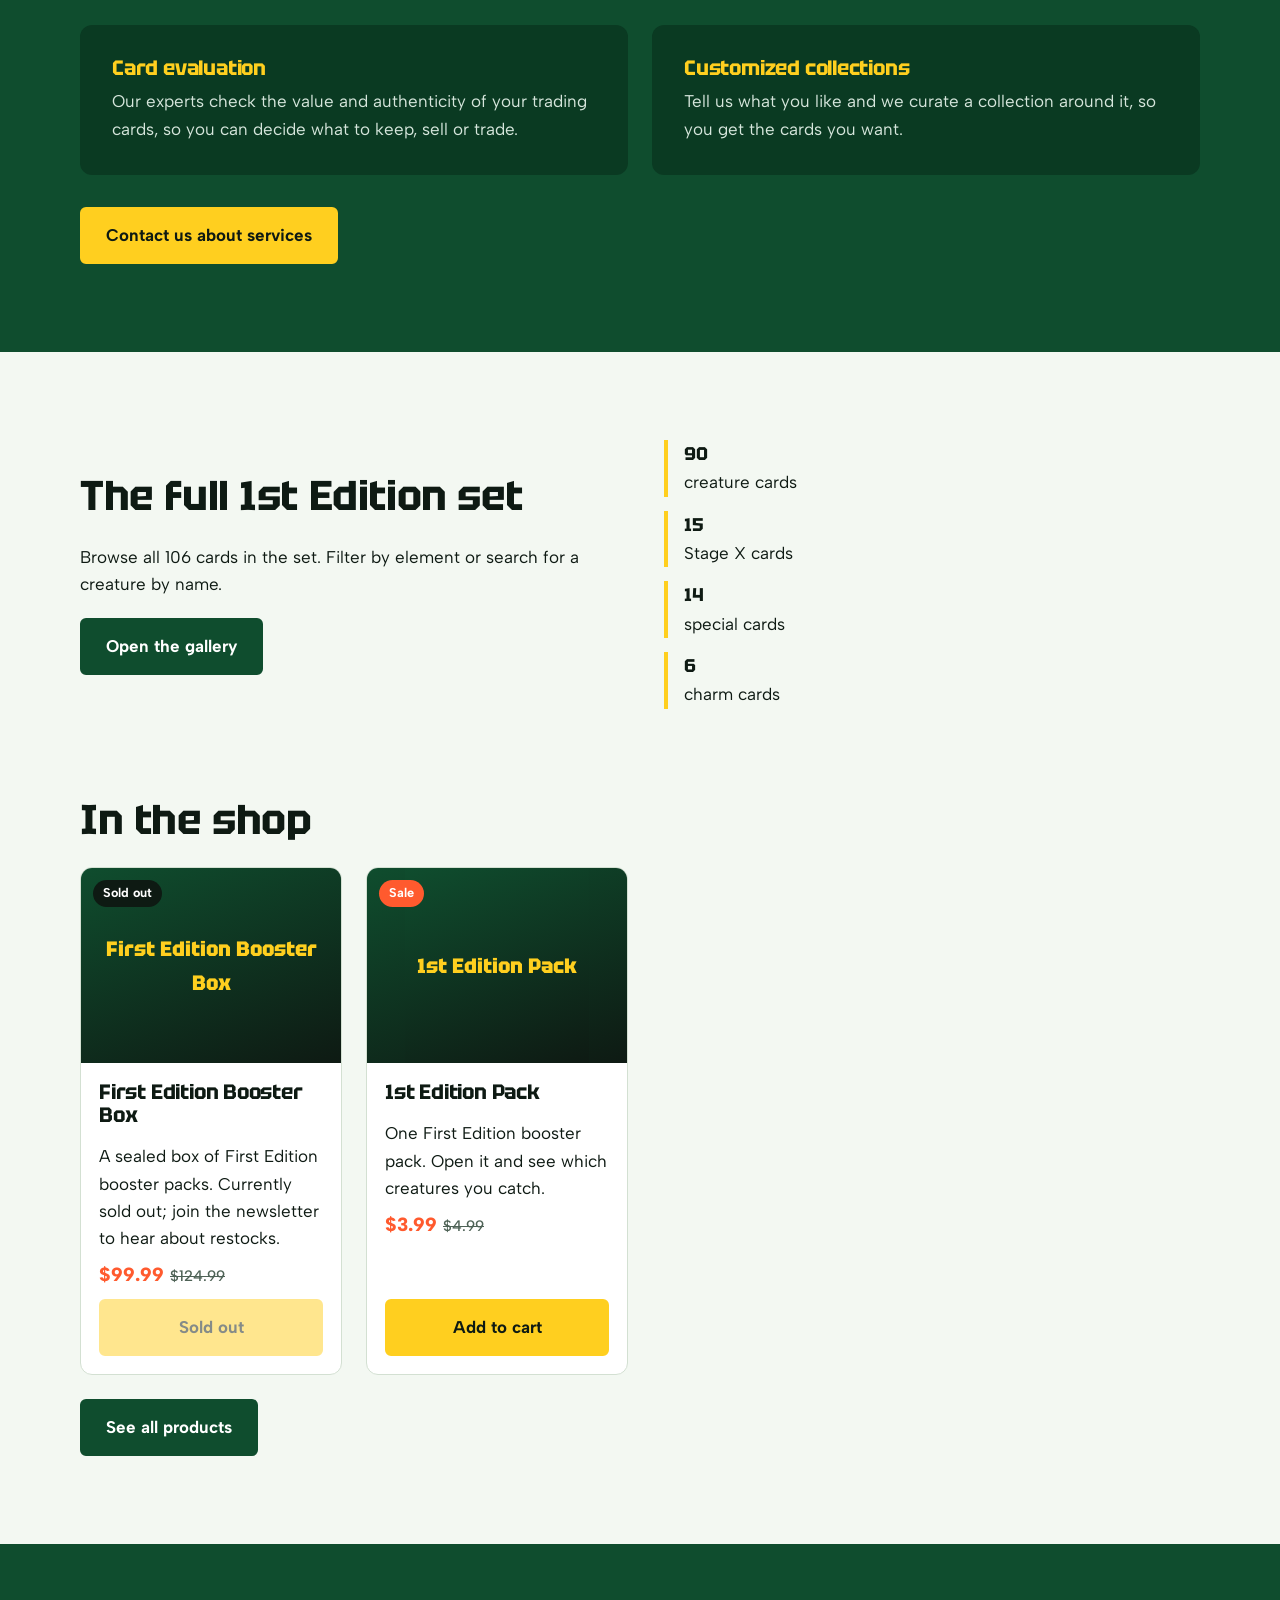
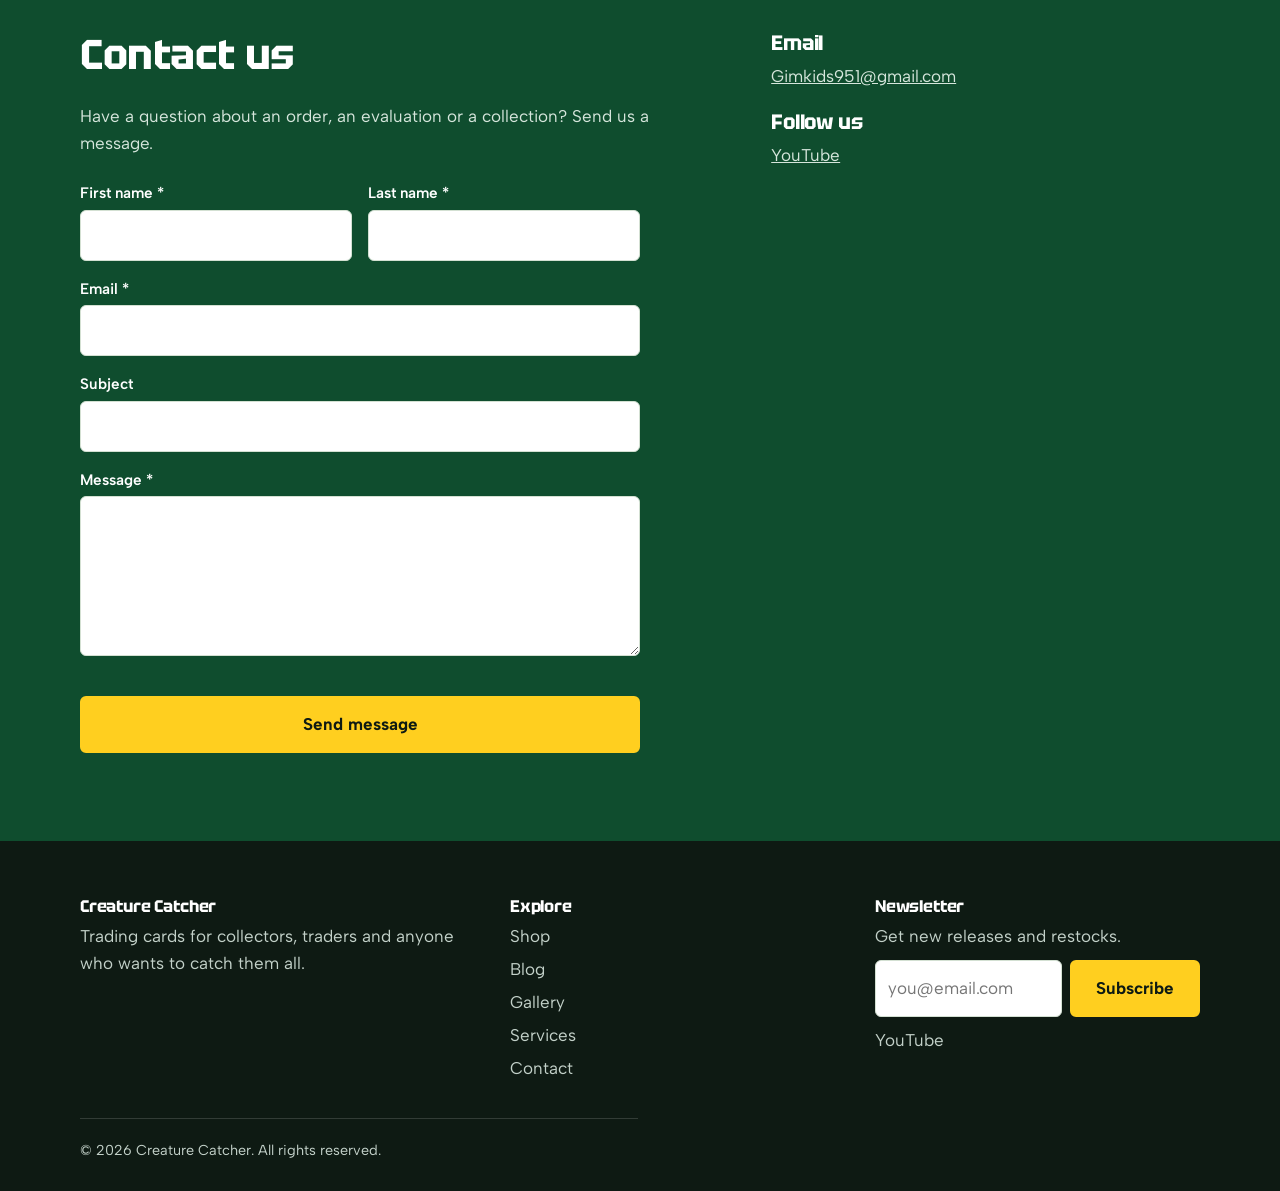
==== commit 1e6a6a49: "Update index.html" ====
--- a/index.html
+++ b/index.html
@@ -7,7 +7,7 @@
 <meta name="description" content="Creature Catcher is a trading card community. Buy packs and boxes, get cards evaluated, and browse the full 1st Edition set.">
 <link rel="preconnect" href="https://fonts.googleapis.com"><link rel="preconnect" href="https://fonts.gstatic.com" crossorigin>
 <link href="https://fonts.googleapis.com/css2?family=Tektur:wght@500;600;700;800&family=Albert+Sans:wght@400;500;600;700&display=swap" rel="stylesheet">
-<link rel="icon" href="favicon.png" type="image/png">
+<link rel="icon" href="favicon.png" type="png">
 <link rel="stylesheet" href="css/style.css">
 </head>
 <body>
@@ -25,10 +25,10 @@
         </div>
       </div>
       <div class="hand" aria-label="Four creature cards from the 1st Edition set">
-        <a href="gallery.html?card=03-bloraine" aria-label="Bloraine, Bio creature"><img src="cards/03-bloraine.webp" alt="Bloraine trading card" width="420" height="588"></a>
-        <a href="gallery.html?card=15-pyrite" aria-label="Pyrite, Pyro creature"><img src="cards/15-pyrite.webp" alt="Pyrite trading card" width="420" height="588"></a>
-        <a href="gallery.html?card=24-aquari" aria-label="Aquari, Hydro creature"><img src="cards/24-aquari.webp" alt="Aquari trading card" width="420" height="588"></a>
-        <a href="gallery.html?card=39-melichtser" aria-label="Melichtser, Magneto creature"><img src="cards/39-melichtser.webp" alt="Melichtser trading card" width="420" height="588"></a>
+        <a href="gallery.html?card=03-bloraine" aria-label="Bloraine, Bio creature"><img src="03-bloraine.webp" alt="Bloraine trading card" width="420" height="588"></a>
+        <a href="gallery.html?card=15-pyrite" aria-label="Pyrite, Pyro creature"><img src="15-pyrite.webp" alt="Pyrite trading card" width="420" height="588"></a>
+        <a href="gallery.html?card=24-aquari" aria-label="Aquari, Hydro creature"><img src="24-aquari.webp" alt="Aquari trading card" width="420" height="588"></a>
+        <a href="gallery.html?card=39-melichtser" aria-label="Melichtser, Magneto creature"><img src="39-melichtser.webp" alt="Melichtser trading card" width="420" height="588"></a>
       </div>
     </div>
   </section>
